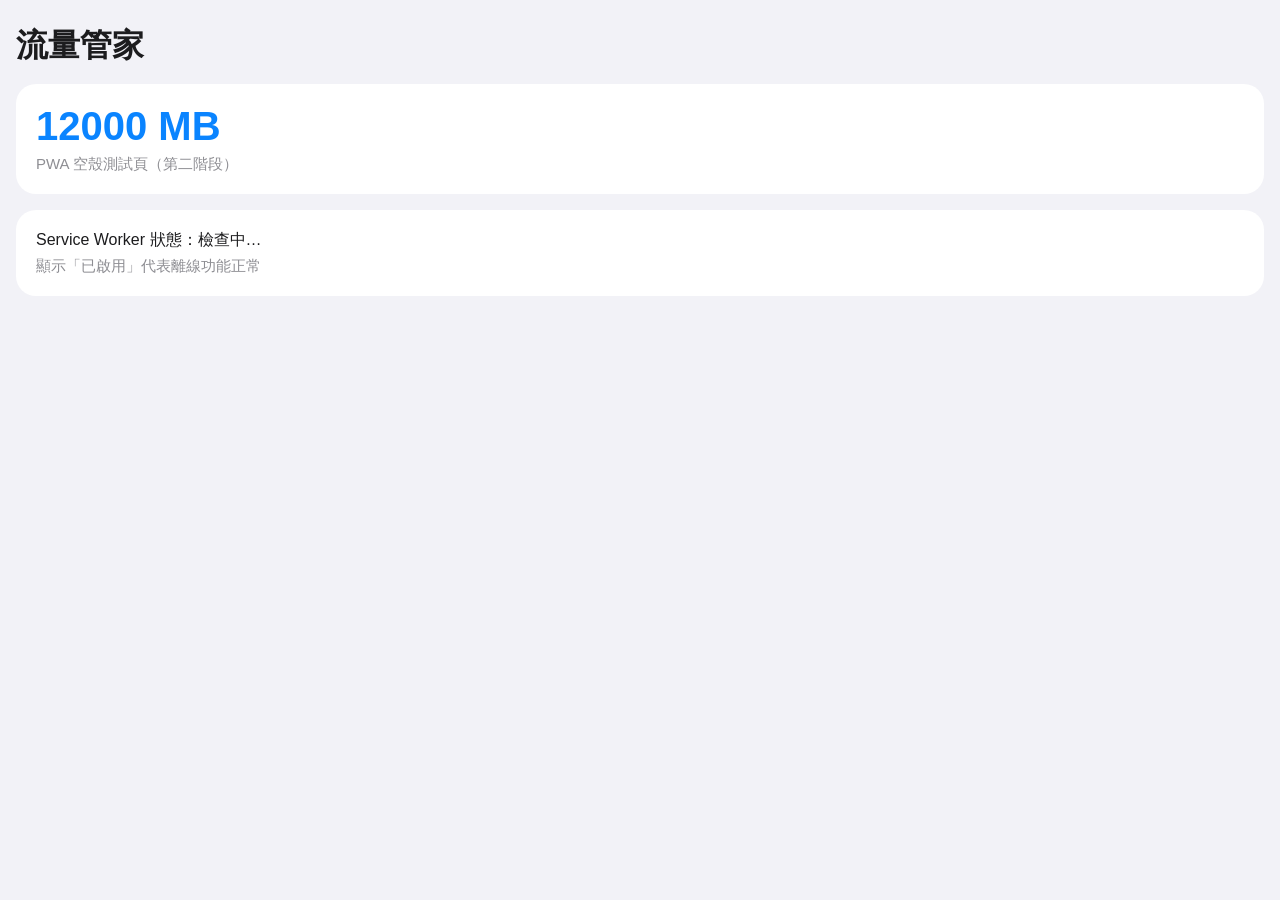
==== index.html @ a0e5aa22 "Phase 2: PWA skeleton" ====
<!DOCTYPE html>
<html lang="zh-Hant">
<head>
  <meta charset="UTF-8">
  <meta name="viewport" content="width=device-width, initial-scale=1, viewport-fit=cover">
  <title>流量管家</title>

  <link rel="manifest" href="manifest.json">
  <meta name="theme-color" content="#0a84ff">

  <!-- iPhone 專用設定 -->
  <meta name="apple-mobile-web-app-capable" content="yes">
  <meta name="apple-mobile-web-app-status-bar-style" content="default">
  <meta name="apple-mobile-web-app-title" content="流量管家">
  <link rel="apple-touch-icon" href="icons/apple-touch-icon.png">

  <style>
    :root {
      --bg: #f2f2f7;
      --card: #ffffff;
      --text: #1c1c1e;
      --sub: #8e8e93;
      --blue: #0a84ff;
    }
    @media (prefers-color-scheme: dark) {
      :root {
        --bg: #000000;
        --card: #1c1c1e;
        --text: #ffffff;
        --sub: #8e8e93;
      }
    }
    * { box-sizing: border-box; }
    body {
      margin: 0;
      padding: env(safe-area-inset-top) 16px env(safe-area-inset-bottom);
      background: var(--bg);
      color: var(--text);
      font-family: -apple-system, BlinkMacSystemFont, "PingFang TC", sans-serif;
    }
    h1 { font-size: 32px; margin: 24px 0 16px; }
    .card {
      background: var(--card);
      border-radius: 20px;
      padding: 20px;
      margin-bottom: 16px;
    }
    .big { font-size: 40px; font-weight: 700; color: var(--blue); }
    .sub { color: var(--sub); font-size: 15px; margin-top: 6px; }
    .ok { color: #30d158; font-weight: 600; }
  </style>
</head>
<body>
  <h1>流量管家</h1>

  <div class="card">
    <div class="big">12000 MB</div>
    <div class="sub">PWA 空殼測試頁（第二階段）</div>
  </div>

  <div class="card">
    <div>Service Worker 狀態：<span id="sw-status">檢查中…</span></div>
    <div class="sub">顯示「已啟用」代表離線功能正常</div>
  </div>

  <script>
    const el = document.getElementById('sw-status');
    if ('serviceWorker' in navigator) {
      navigator.serviceWorker.register('sw.js')
        .then(() => navigator.serviceWorker.ready)
        .then(() => { el.textContent = '已啟用'; el.className = 'ok'; })
        .catch(err => { el.textContent = '失敗：' + err.message; });
    } else {
      el.textContent = '此瀏覽器不支援';
    }
  </script>
</body>
</html>
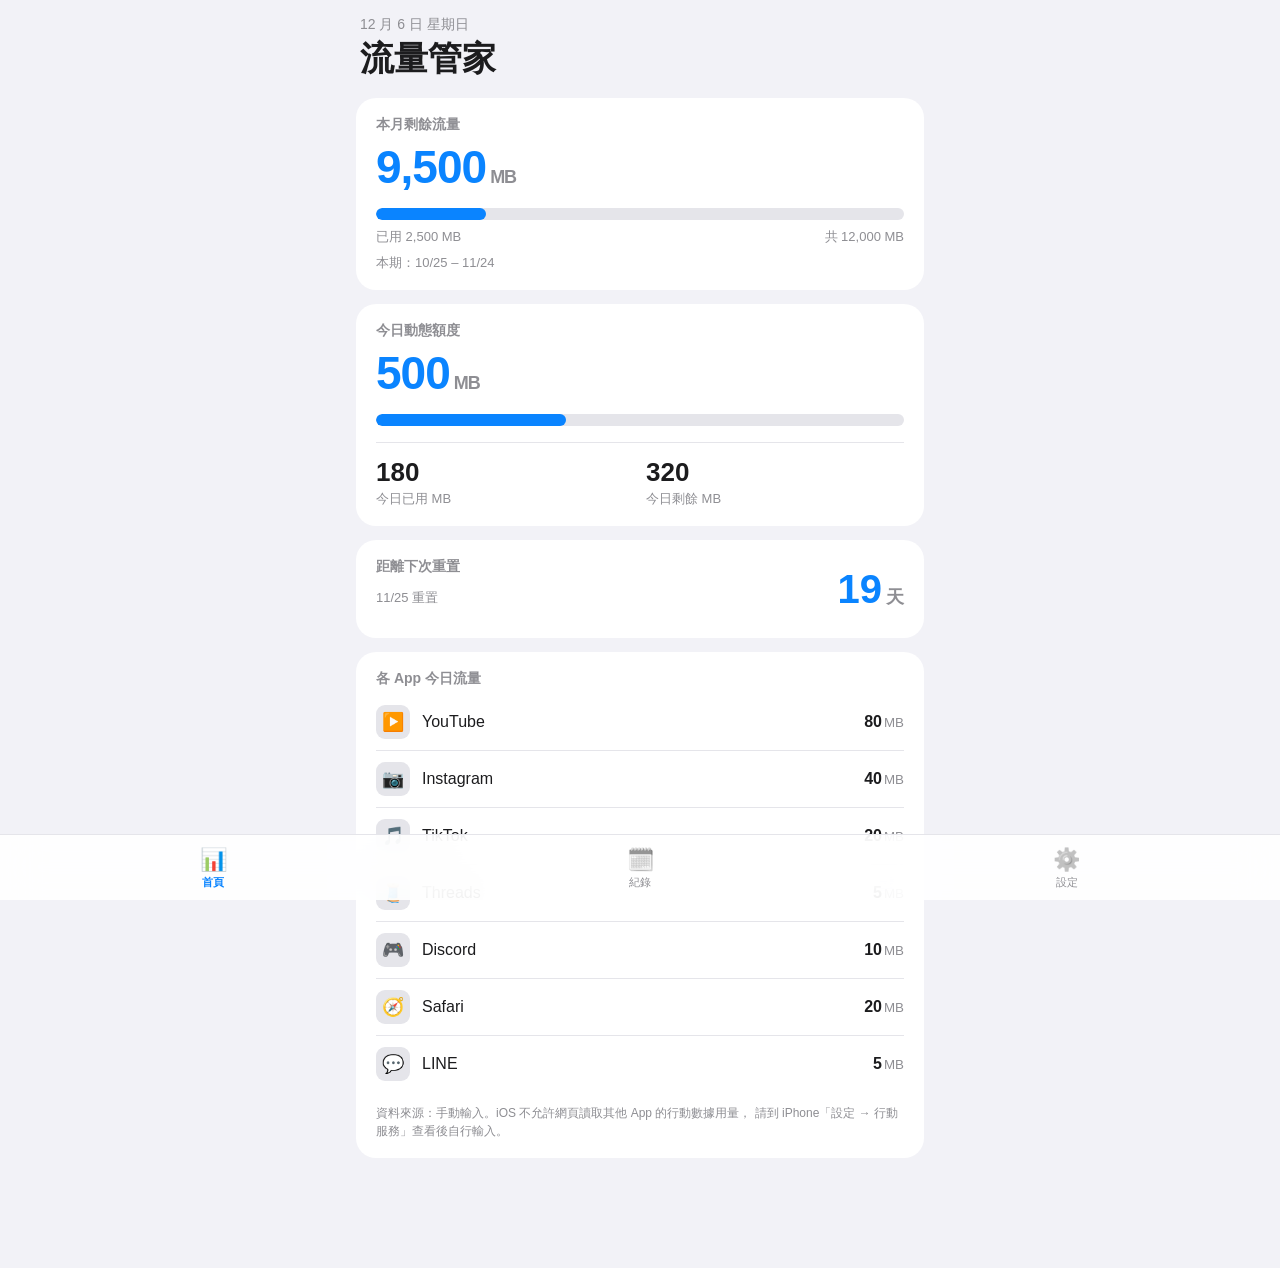
==== commit b04f26b5: "Phase 3: home UI" ====
--- a/index.html
+++ b/index.html
@@ -8,71 +8,94 @@
   <link rel="manifest" href="manifest.json">
   <meta name="theme-color" content="#0a84ff">
 
-  <!-- iPhone 專用設定 -->
   <meta name="apple-mobile-web-app-capable" content="yes">
   <meta name="apple-mobile-web-app-status-bar-style" content="default">
   <meta name="apple-mobile-web-app-title" content="流量管家">
   <link rel="apple-touch-icon" href="icons/apple-touch-icon.png">
 
-  <style>
-    :root {
-      --bg: #f2f2f7;
-      --card: #ffffff;
-      --text: #1c1c1e;
-      --sub: #8e8e93;
-      --blue: #0a84ff;
-    }
-    @media (prefers-color-scheme: dark) {
-      :root {
-        --bg: #000000;
-        --card: #1c1c1e;
-        --text: #ffffff;
-        --sub: #8e8e93;
-      }
-    }
-    * { box-sizing: border-box; }
-    body {
-      margin: 0;
-      padding: env(safe-area-inset-top) 16px env(safe-area-inset-bottom);
-      background: var(--bg);
-      color: var(--text);
-      font-family: -apple-system, BlinkMacSystemFont, "PingFang TC", sans-serif;
-    }
-    h1 { font-size: 32px; margin: 24px 0 16px; }
-    .card {
-      background: var(--card);
-      border-radius: 20px;
-      padding: 20px;
-      margin-bottom: 16px;
-    }
-    .big { font-size: 40px; font-weight: 700; color: var(--blue); }
-    .sub { color: var(--sub); font-size: 15px; margin-top: 6px; }
-    .ok { color: #30d158; font-weight: 600; }
-  </style>
+  <link rel="stylesheet" href="style.css">
 </head>
 <body>
-  <h1>流量管家</h1>
+  <main id="app">
 
-  <div class="card">
-    <div class="big">12000 MB</div>
-    <div class="sub">PWA 空殼測試頁（第二階段）</div>
-  </div>
+    <!-- ========== 首頁 ========== -->
+    <section id="page-home" class="page active">
+      <header class="top">
+        <p class="date" id="today-text"></p>
+        <h1>流量管家</h1>
+      </header>
 
-  <div class="card">
-    <div>Service Worker 狀態：<span id="sw-status">檢查中…</span></div>
-    <div class="sub">顯示「已啟用」代表離線功能正常</div>
-  </div>
+      <div id="warning-list"></div>
 
-  <script>
-    const el = document.getElementById('sw-status');
-    if ('serviceWorker' in navigator) {
-      navigator.serviceWorker.register('sw.js')
-        .then(() => navigator.serviceWorker.ready)
-        .then(() => { el.textContent = '已啟用'; el.className = 'ok'; })
-        .catch(err => { el.textContent = '失敗：' + err.message; });
-    } else {
-      el.textContent = '此瀏覽器不支援';
-    }
-  </script>
+      <!-- 本月剩餘 -->
+      <div class="card">
+        <p class="label">本月剩餘流量</p>
+        <p class="hero-num"><span id="remaining-mb">0</span><span class="unit">MB</span></p>
+        <div class="bar"><div class="bar-fill" id="month-bar"></div></div>
+        <div class="row-between small">
+          <span id="month-used-text"></span>
+          <span id="month-total-text"></span>
+        </div>
+        <p class="small muted" id="cycle-text"></p>
+      </div>
+
+      <!-- 今日額度 -->
+      <div class="card">
+        <p class="label">今日動態額度</p>
+        <p class="hero-num"><span id="quota-mb">0</span><span class="unit">MB</span></p>
+        <div class="bar"><div class="bar-fill" id="today-bar"></div></div>
+        <div class="stats">
+          <div>
+            <p class="stat-num" id="used-today">0</p>
+            <p class="stat-label">今日已用 MB</p>
+          </div>
+          <div>
+            <p class="stat-num" id="left-today">0</p>
+            <p class="stat-label">今日剩餘 MB</p>
+          </div>
+        </div>
+      </div>
+
+      <!-- 重置倒數 -->
+      <div class="card row-between">
+        <div>
+          <p class="label">距離下次重置</p>
+          <p class="muted small" id="reset-date-text"></p>
+        </div>
+        <p class="days"><span id="days-left">0</span><span class="unit">天</span></p>
+      </div>
+
+      <!-- 各 App -->
+      <div class="card">
+        <p class="label">各 App 今日流量</p>
+        <ul class="app-list" id="app-list"></ul>
+        <p class="note">
+          資料來源：手動輸入。iOS 不允許網頁讀取其他 App 的行動數據用量，
+          請到 iPhone「設定 → 行動服務」查看後自行輸入。
+        </p>
+      </div>
+    </section>
+
+    <!-- ========== 紀錄（預留） ========== -->
+    <section id="page-history" class="page">
+      <header class="top"><h1>紀錄</h1></header>
+      <div class="card"><p class="muted">每日流量紀錄將在第五階段完成。</p></div>
+    </section>
+
+    <!-- ========== 設定（預留） ========== -->
+    <section id="page-settings" class="page">
+      <header class="top"><h1>設定</h1></header>
+      <div class="card"><p class="muted">每月流量與重置日期設定將在後續階段完成。</p></div>
+    </section>
+
+  </main>
+
+  <nav class="tabbar">
+    <button class="tab active" data-page="page-home"><span class="ico">📊</span>首頁</button>
+    <button class="tab" data-page="page-history"><span class="ico">🗓️</span>紀錄</button>
+    <button class="tab" data-page="page-settings"><span class="ico">⚙️</span>設定</button>
+  </nav>
+
+  <script src="app.js"></script>
 </body>
 </html>
--- a/style.css
+++ b/style.css
@@ -0,0 +1,161 @@
+:root {
+  --bg: #f2f2f7;
+  --card: #ffffff;
+  --text: #1c1c1e;
+  --sub: #8e8e93;
+  --track: #e5e5ea;
+  --blue: #0a84ff;
+  --red: #ff453a;
+  --orange: #ff9f0a;
+  --line: #e5e5ea;
+}
+@media (prefers-color-scheme: dark) {
+  :root {
+    --bg: #000000;
+    --card: #1c1c1e;
+    --text: #ffffff;
+    --track: #3a3a3c;
+    --line: #2c2c2e;
+  }
+}
+
+* { box-sizing: border-box; -webkit-tap-highlight-color: transparent; }
+
+body {
+  margin: 0;
+  background: var(--bg);
+  color: var(--text);
+  font-family: -apple-system, BlinkMacSystemFont, "PingFang TC", "Helvetica Neue", sans-serif;
+}
+
+#app {
+  max-width: 600px;
+  margin: 0 auto;
+  padding: calc(env(safe-area-inset-top) + 8px) 16px calc(env(safe-area-inset-bottom) + 96px);
+}
+
+.page { display: none; }
+.page.active { display: block; }
+
+.top { padding: 8px 4px 16px; }
+.top h1 { margin: 2px 0 0; font-size: 34px; font-weight: 700; }
+.date { margin: 0; color: var(--sub); font-size: 14px; }
+
+.card {
+  background: var(--card);
+  border-radius: 20px;
+  padding: 18px 20px;
+  margin-bottom: 14px;
+}
+
+.label { margin: 0 0 6px; font-size: 14px; font-weight: 600; color: var(--sub); }
+.muted { color: var(--sub); }
+.small { font-size: 13px; }
+.unit { font-size: 18px; font-weight: 600; margin-left: 4px; color: var(--sub); }
+
+.hero-num {
+  margin: 0 0 14px;
+  font-size: 46px;
+  font-weight: 700;
+  color: var(--blue);
+  letter-spacing: -1px;
+}
+.hero-num.over { color: var(--red); }
+
+.bar {
+  height: 12px;
+  background: var(--track);
+  border-radius: 6px;
+  overflow: hidden;
+}
+.bar-fill {
+  height: 100%;
+  width: 0;
+  background: var(--blue);
+  border-radius: 6px;
+  transition: width 0.5s ease;
+}
+.bar-fill.warn { background: var(--orange); }
+.bar-fill.over { background: var(--red); }
+
+.row-between { display: flex; justify-content: space-between; align-items: center; }
+.row-between.small { margin-top: 8px; color: var(--sub); }
+#cycle-text { margin: 8px 0 0; }
+
+.stats {
+  display: grid;
+  grid-template-columns: 1fr 1fr;
+  gap: 12px;
+  margin-top: 16px;
+  padding-top: 14px;
+  border-top: 1px solid var(--line);
+}
+.stat-num { margin: 0; font-size: 26px; font-weight: 700; }
+.stat-num.over { color: var(--red); }
+.stat-label { margin: 2px 0 0; font-size: 13px; color: var(--sub); }
+
+.days { margin: 0; font-size: 40px; font-weight: 700; color: var(--blue); }
+
+.app-list { list-style: none; margin: 4px 0 0; padding: 0; }
+.app-list li {
+  display: flex;
+  align-items: center;
+  padding: 11px 0;
+  border-bottom: 1px solid var(--line);
+}
+.app-list li:last-child { border-bottom: none; }
+.app-ico {
+  width: 34px; height: 34px;
+  border-radius: 9px;
+  display: flex; align-items: center; justify-content: center;
+  font-size: 18px;
+  margin-right: 12px;
+  background: var(--track);
+}
+.app-name { flex: 1; font-size: 16px; }
+.app-mb { font-weight: 600; font-variant-numeric: tabular-nums; }
+.app-mb small { color: var(--sub); font-weight: 400; margin-left: 2px; }
+
+.note { margin: 12px 0 0; font-size: 12px; line-height: 1.5; color: var(--sub); }
+
+/* 警告橫幅 */
+.banner {
+  border-radius: 16px;
+  padding: 14px 16px;
+  margin-bottom: 14px;
+  font-size: 14px;
+  line-height: 1.5;
+  font-weight: 600;
+  color: #fff;
+}
+.banner.red { background: var(--red); }
+.banner.orange { background: var(--orange); }
+
+/* 底部分頁列 */
+.tabbar {
+  position: fixed;
+  left: 0; right: 0; bottom: 0;
+  display: flex;
+  justify-content: space-around;
+  padding: 8px 0 calc(env(safe-area-inset-bottom) + 6px);
+  background: color-mix(in srgb, var(--card) 88%, transparent);
+  -webkit-backdrop-filter: blur(20px);
+  backdrop-filter: blur(20px);
+  border-top: 1px solid var(--line);
+}
+.tab {
+  flex: 1;
+  background: none;
+  border: none;
+  color: var(--sub);
+  font-size: 11px;
+  font-family: inherit;
+  display: flex;
+  flex-direction: column;
+  align-items: center;
+  gap: 2px;
+  padding: 4px 0;
+}
+.tab .ico { font-size: 22px; filter: grayscale(1); opacity: 0.7; }
+.tab.active { color: var(--blue); font-weight: 600; }
+.tab.active .ico { filter: none; opacity: 1; }
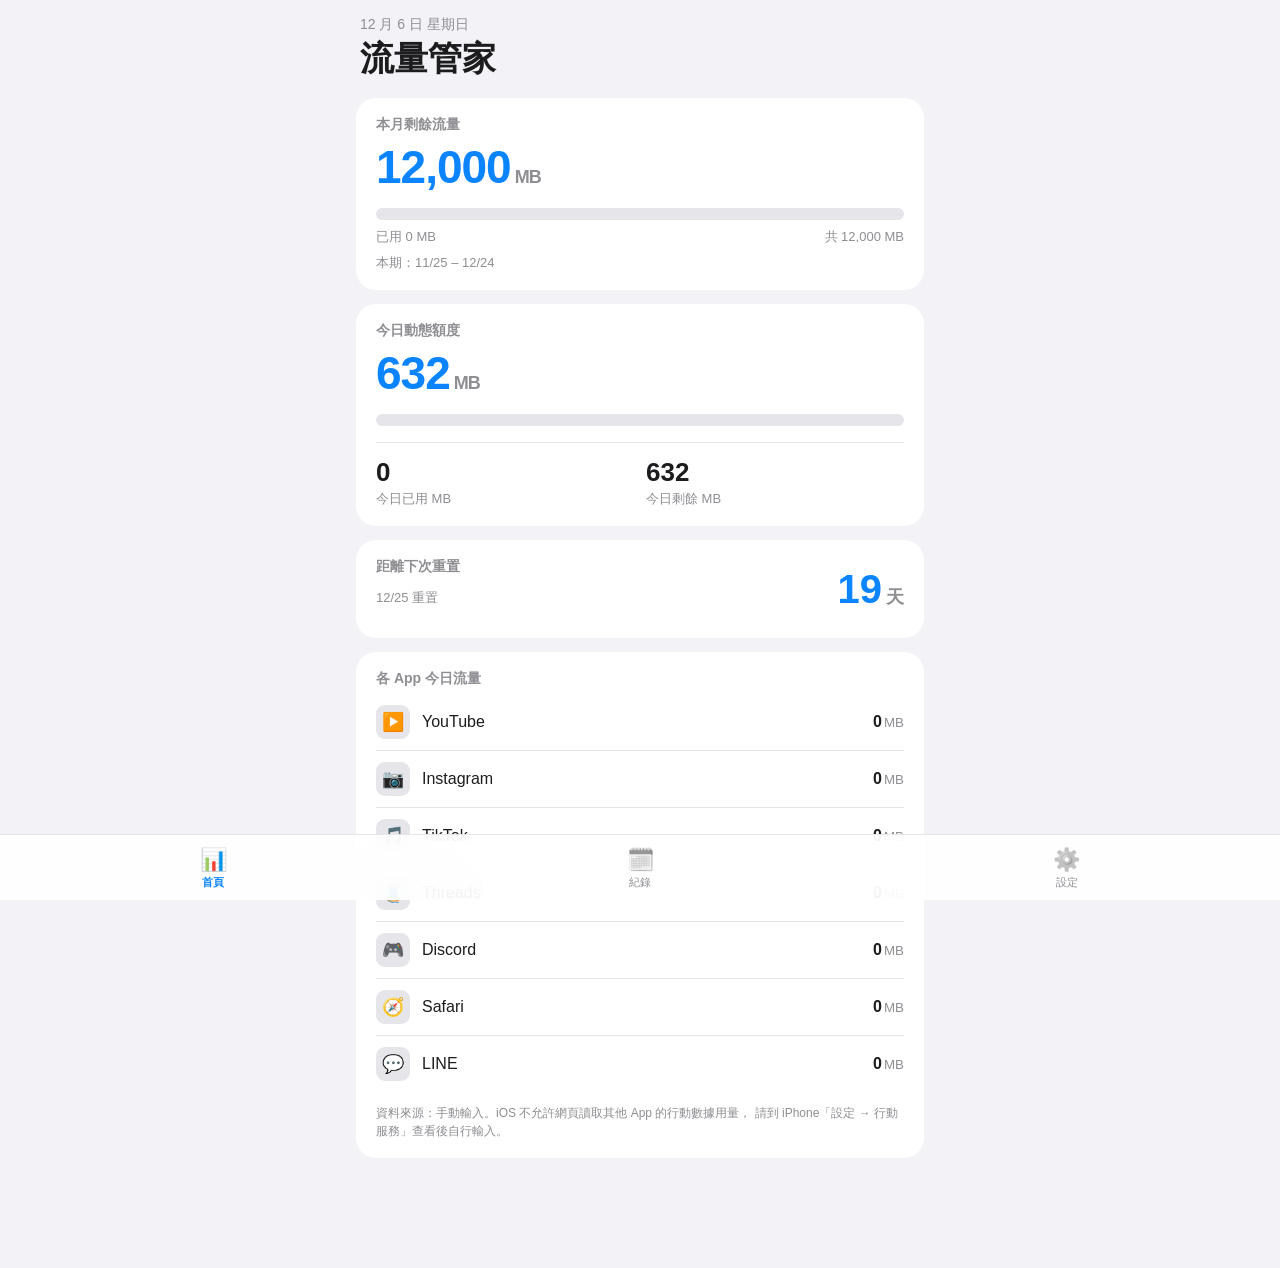
==== commit cf2be018: "Phase 4: dynamic quota calculation" ====
--- a/index.html
+++ b/index.html
@@ -82,10 +82,38 @@
       <div class="card"><p class="muted">每日流量紀錄將在第五階段完成。</p></div>
     </section>
 
-    <!-- ========== 設定（預留） ========== -->
+       <!-- ========== 設定 ========== -->
     <section id="page-settings" class="page">
       <header class="top"><h1>設定</h1></header>
-      <div class="card"><p class="muted">每月流量與重置日期設定將在後續階段完成。</p></div>
+
+      <div class="card">
+        <p class="label">流量方案</p>
+        <label class="field">每月流量（MB，1 GB = 1000 MB）
+          <input id="in-monthly" type="number" inputmode="decimal" min="1">
+        </label>
+        <label class="field">每月重置日（1～31）
+          <input id="in-reset" type="number" inputmode="numeric" min="1" max="31">
+        </label>
+      </div>
+
+      <div class="card">
+        <p class="label">目前用量（手動輸入）</p>
+        <label class="field">目前剩餘流量（MB）
+          <input id="in-remaining" type="number" inputmode="decimal" min="0">
+        </label>
+        <label class="field">今日已用流量（MB，已包含在上面的剩餘中）
+          <input id="in-used" type="number" inputmode="decimal" min="0">
+        </label>
+        <p class="note">資料來源：手動輸入。請參考電信業者 App，或 iPhone「設定 → 行動服務」。</p>
+      </div>
+
+      <div class="card">
+        <p class="label">計算預覽</p>
+        <p class="small" id="set-preview"></p>
+      </div>
+
+      <button id="save-btn" class="btn">儲存</button>
+      <p id="save-msg" class="small center"></p>
     </section>
 
   </main>
@@ -96,6 +124,7 @@
     <button class="tab" data-page="page-settings"><span class="ico">⚙️</span>設定</button>
   </nav>
 
+  <script src="calc.js"></script>
   <script src="app.js"></script>
 </body>
 </html>
--- a/style.css
+++ b/style.css
@@ -158,4 +158,37 @@
 }
 .tab .ico { font-size: 22px; filter: grayscale(1); opacity: 0.7; }
 .tab.active { color: var(--blue); font-weight: 600; }
-.tab.active .ico { filter: none; opacity: 1; }+.tab.active .ico { filter: none; opacity: 1; }
+/* 設定頁表單 */
+.field {
+  display: block;
+  font-size: 14px;
+  color: var(--sub);
+  margin-bottom: 14px;
+}
+.field input {
+  display: block;
+  width: 100%;
+  margin-top: 6px;
+  padding: 12px 14px;
+  font-size: 17px; /* 16px 以上，iPhone 才不會自動放大畫面 */
+  font-family: inherit;
+  color: var(--text);
+  background: var(--bg);
+  border: 1px solid var(--line);
+  border-radius: 12px;
+}
+.field input:focus { outline: 2px solid var(--blue); }
+.btn {
+  width: 100%;
+  padding: 15px;
+  font-size: 17px;
+  font-weight: 600;
+  font-family: inherit;
+  color: #fff;
+  background: var(--blue);
+  border: none;
+  border-radius: 14px;
+}
+.btn:active { opacity: 0.8; }
+.center { text-align: center; min-height: 20px; }
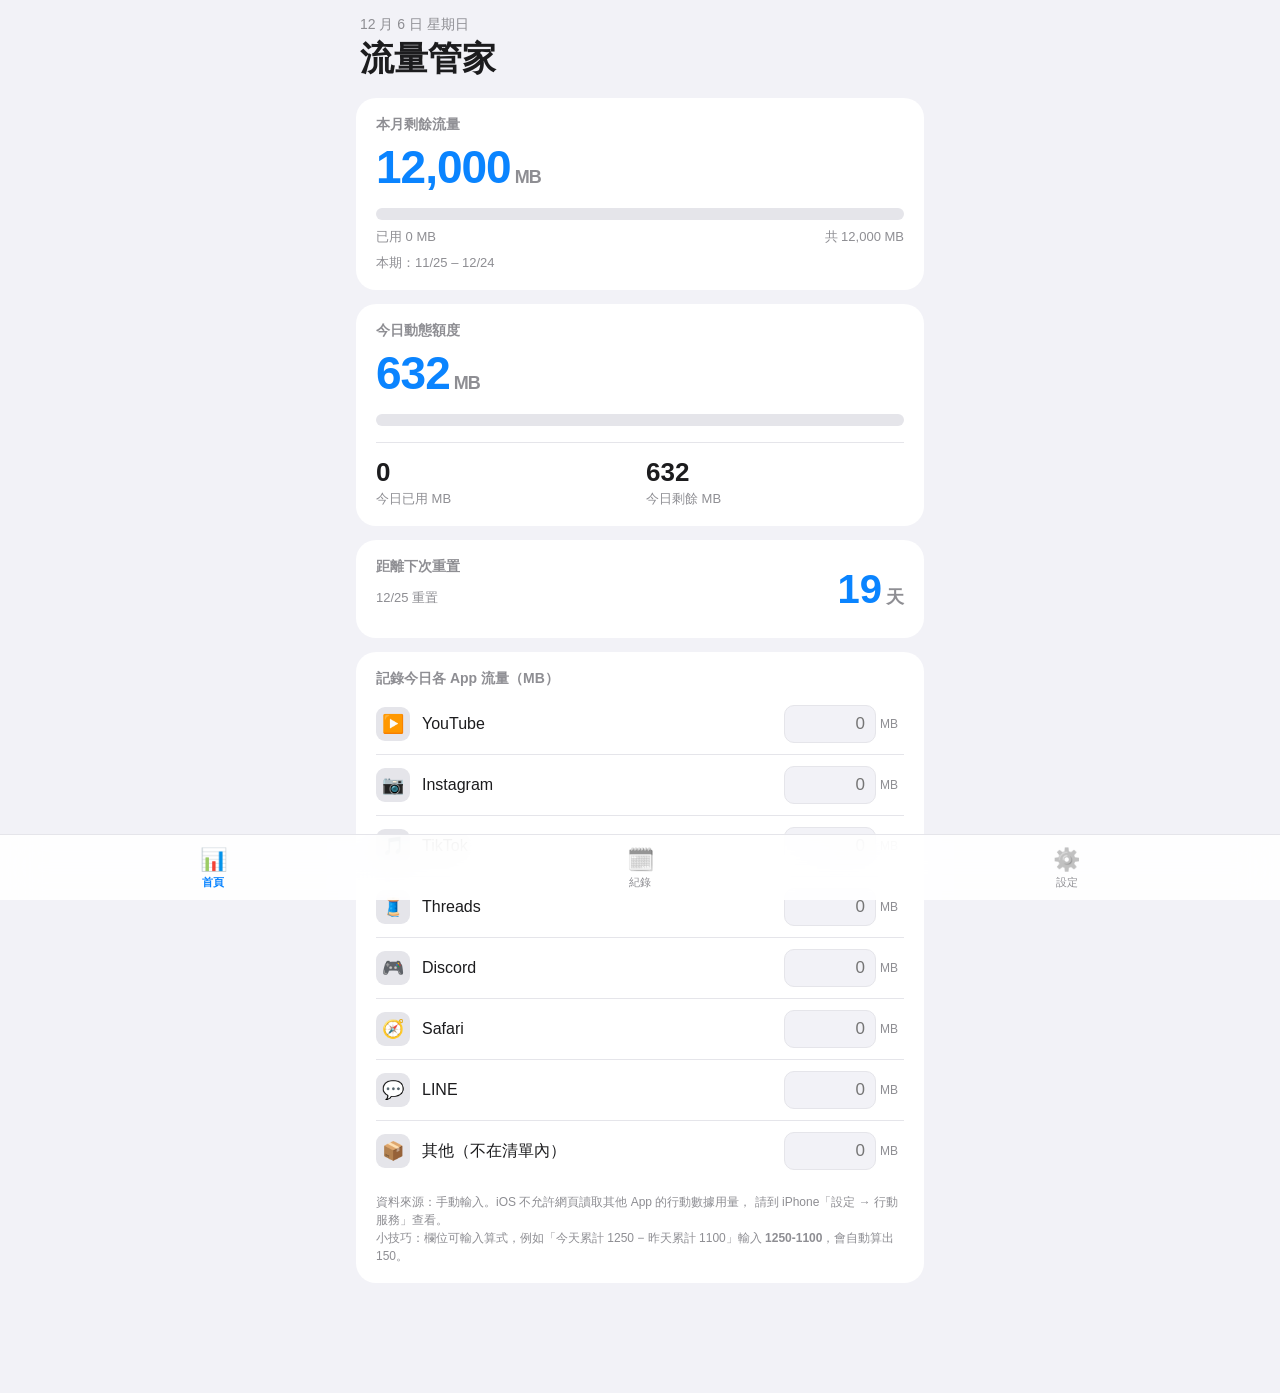
==== commit cdba830e: "Phase 5: daily records and storage" ====
--- a/index.html
+++ b/index.html
@@ -65,24 +65,50 @@
         <p class="days"><span id="days-left">0</span><span class="unit">天</span></p>
       </div>
 
-      <!-- 各 App -->
+      <!-- 各 App 今日輸入 -->
       <div class="card">
-        <p class="label">各 App 今日流量</p>
+        <p class="label">記錄今日各 App 流量（MB）</p>
         <ul class="app-list" id="app-list"></ul>
         <p class="note">
           資料來源：手動輸入。iOS 不允許網頁讀取其他 App 的行動數據用量，
-          請到 iPhone「設定 → 行動服務」查看後自行輸入。
+          請到 iPhone「設定 → 行動服務」查看。<br>
+          小技巧：欄位可輸入算式，例如「今天累計 1250 − 昨天累計 1100」輸入 <b>1250-1100</b>，會自動算出 150。
         </p>
       </div>
     </section>
 
-    <!-- ========== 紀錄（預留） ========== -->
+    <!-- ========== 紀錄 ========== -->
     <section id="page-history" class="page">
       <header class="top"><h1>紀錄</h1></header>
-      <div class="card"><p class="muted">每日流量紀錄將在第五階段完成。</p></div>
+
+      <div class="card">
+        <p class="label">本期摘要</p>
+        <div class="stats nobr">
+          <div>
+            <p class="stat-num" id="h-used">0</p>
+            <p class="stat-label">本期已用 MB</p>
+          </div>
+          <div>
+            <p class="stat-num" id="h-avg">0</p>
+            <p class="stat-label">平均每天 MB</p>
+          </div>
+        </div>
+        <p class="note" id="h-opening"></p>
+      </div>
+
+      <div class="card">
+        <p class="label">本期各 App 合計</p>
+        <ul class="app-list" id="h-apps"></ul>
+      </div>
+
+      <div class="card">
+        <p class="label">每日紀錄</p>
+        <ul class="hist-list" id="h-days"></ul>
+        <p class="note">只顯示有記錄流量的日子。紅色代表當天超過當時的動態額度。</p>
+      </div>
     </section>
 
-       <!-- ========== 設定 ========== -->
+    <!-- ========== 設定 ========== -->
     <section id="page-settings" class="page">
       <header class="top"><h1>設定</h1></header>
 
@@ -97,14 +123,14 @@
       </div>
 
       <div class="card">
-        <p class="label">目前用量（手動輸入）</p>
-        <label class="field">目前剩餘流量（MB）
+        <p class="label">校正剩餘流量</p>
+        <label class="field">目前剩餘流量（MB，以電信業者顯示為準）
           <input id="in-remaining" type="number" inputmode="decimal" min="0">
         </label>
-        <label class="field">今日已用流量（MB，已包含在上面的剩餘中）
-          <input id="in-used" type="number" inputmode="decimal" min="0">
-        </label>
-        <p class="note">資料來源：手動輸入。請參考電信業者 App，或 iPhone「設定 → 行動服務」。</p>
+        <p class="note">
+          App 只能計算你記錄的流量，系統與其他來源的用量需要靠這裡校正。
+          建議每隔幾天對照電信 App 校正一次；校正不會更動每日紀錄。
+        </p>
       </div>
 
       <div class="card">
@@ -114,6 +140,17 @@
 
       <button id="save-btn" class="btn">儲存</button>
       <p id="save-msg" class="small center"></p>
+
+      <div class="card">
+        <p class="label">備份與還原</p>
+        <p class="note" style="margin-top:0">資料只存在這支手機上。換手機或清除網站資料前，請先備份。</p>
+        <textarea id="backup-text" rows="4" placeholder="備份文字會顯示在這裡；還原時把備份文字貼到這裡"></textarea>
+        <div class="btn-row">
+          <button id="export-btn" class="btn secondary">產生備份</button>
+          <button id="import-btn" class="btn secondary">還原備份</button>
+        </div>
+        <p id="backup-msg" class="small center"></p>
+      </div>
     </section>
 
   </main>
@@ -125,6 +162,7 @@
   </nav>
 
   <script src="calc.js"></script>
+  <script src="storage.js"></script>
   <script src="app.js"></script>
 </body>
 </html>
--- a/style.css
+++ b/style.css
@@ -191,4 +191,50 @@
   border-radius: 14px;
 }
 .btn:active { opacity: 0.8; }
-.center { text-align: center; min-height: 20px; }+.center { text-align: center; min-height: 20px; }
+/* ===== 第五階段 ===== */
+.app-input {
+  width: 92px;
+  text-align: right;
+  padding: 8px 10px;
+  font-size: 17px;
+  font-family: inherit;
+  color: var(--text);
+  background: var(--bg);
+  border: 1px solid var(--line);
+  border-radius: 10px;
+}
+.app-input:focus { outline: 2px solid var(--blue); }
+.app-input.bad { border-color: var(--red); outline: 2px solid var(--red); }
+.mb { color: var(--sub); margin-left: 4px; width: 24px; font-size: 12px; }
+
+.stats.nobr { margin-top: 4px; border-top: none; padding-top: 0; }
+
+.hist-list { list-style: none; margin: 4px 0 0; padding: 0; }
+.hist-row {
+  display: flex;
+  justify-content: space-between;
+  align-items: center;
+  padding: 11px 0;
+  border-bottom: 1px solid var(--line);
+}
+.hist-row:last-child { border-bottom: none; }
+.hist-date { font-size: 16px; font-weight: 600; }
+.hist-sub { font-size: 12px; color: var(--sub); margin-top: 2px; font-weight: 400; }
+.hist-num { text-align: right; font-weight: 600; font-variant-numeric: tabular-nums; }
+.hist-num.over { color: var(--red); }
+
+textarea {
+  display: block;
+  width: 100%;
+  padding: 12px 14px;
+  font-size: 15px;
+  font-family: inherit;
+  color: var(--text);
+  background: var(--bg);
+  border: 1px solid var(--line);
+  border-radius: 12px;
+}
+.btn-row { display: flex; gap: 10px; margin-top: 10px; }
+.btn-row .btn { flex: 1; }
+.btn.secondary { background: var(--track); color: var(--blue); }
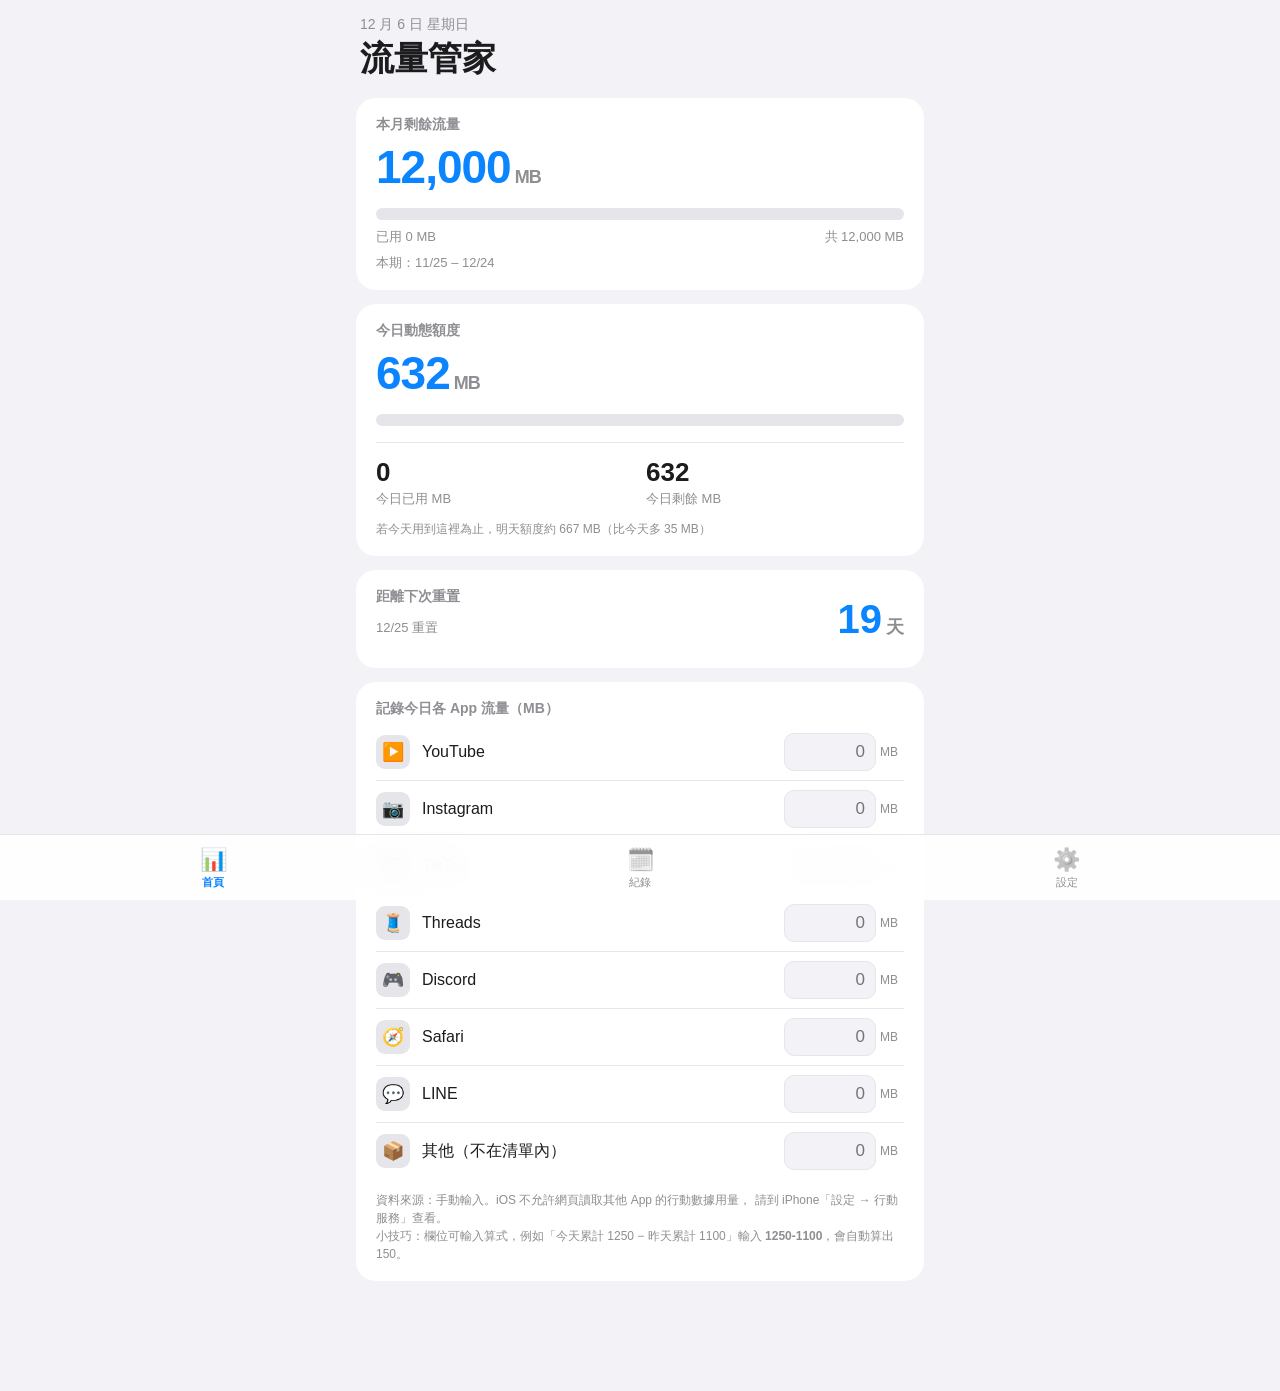
==== commit 170cfea0: "Phase 6: tiered warnings and projection" ====
--- a/index.html
+++ b/index.html
@@ -54,6 +54,7 @@
             <p class="stat-label">今日剩餘 MB</p>
           </div>
         </div>
+        <p class="note" id="tomorrow-text"></p>
       </div>
 
       <!-- 重置倒數 -->
--- a/style.css
+++ b/style.css
@@ -90,6 +90,7 @@
   padding-top: 14px;
   border-top: 1px solid var(--line);
 }
+.stats.nobr { margin-top: 4px; border-top: none; padding-top: 0; }
 .stat-num { margin: 0; font-size: 26px; font-weight: 700; }
 .stat-num.over { color: var(--red); }
 .stat-label { margin: 2px 0 0; font-size: 13px; color: var(--sub); }
@@ -100,7 +101,7 @@
 .app-list li {
   display: flex;
   align-items: center;
-  padding: 11px 0;
+  padding: 9px 0;
   border-bottom: 1px solid var(--line);
 }
 .app-list li:last-child { border-bottom: none; }
@@ -111,10 +112,26 @@
   font-size: 18px;
   margin-right: 12px;
   background: var(--track);
+  flex-shrink: 0;
 }
 .app-name { flex: 1; font-size: 16px; }
 .app-mb { font-weight: 600; font-variant-numeric: tabular-nums; }
 .app-mb small { color: var(--sub); font-weight: 400; margin-left: 2px; }
+
+.app-input {
+  width: 92px;
+  text-align: right;
+  padding: 8px 10px;
+  font-size: 17px;
+  font-family: inherit;
+  color: var(--text);
+  background: var(--bg);
+  border: 1px solid var(--line);
+  border-radius: 10px;
+}
+.app-input:focus { outline: 2px solid var(--blue); }
+.app-input.bad { border-color: var(--red); outline: 2px solid var(--red); }
+.mb { color: var(--sub); margin-left: 4px; width: 24px; font-size: 12px; }
 
 .note { margin: 12px 0 0; font-size: 12px; line-height: 1.5; color: var(--sub); }
 
@@ -123,13 +140,77 @@
   border-radius: 16px;
   padding: 14px 16px;
   margin-bottom: 14px;
-  font-size: 14px;
-  line-height: 1.5;
-  font-weight: 600;
   color: #fff;
 }
 .banner.red { background: var(--red); }
 .banner.orange { background: var(--orange); }
+.banner b { display: block; font-size: 15px; margin-bottom: 2px; }
+.banner span { display: block; font-size: 13px; font-weight: 400; line-height: 1.5; opacity: 0.95; }
+
+/* 紀錄頁 */
+.hist-list { list-style: none; margin: 4px 0 0; padding: 0; }
+.hist-row {
+  display: flex;
+  justify-content: space-between;
+  align-items: center;
+  padding: 11px 0;
+  border-bottom: 1px solid var(--line);
+}
+.hist-row:last-child { border-bottom: none; }
+.hist-date { font-size: 16px; font-weight: 600; }
+.hist-sub { font-size: 12px; color: var(--sub); margin-top: 2px; font-weight: 400; }
+.hist-num { text-align: right; font-weight: 600; font-variant-numeric: tabular-nums; }
+.hist-num.over { color: var(--red); }
+
+/* 設定頁表單 */
+.field {
+  display: block;
+  font-size: 14px;
+  color: var(--sub);
+  margin-bottom: 14px;
+}
+.field input {
+  display: block;
+  width: 100%;
+  margin-top: 6px;
+  padding: 12px 14px;
+  font-size: 17px; /* 16px 以上，iPhone 才不會自動放大畫面 */
+  font-family: inherit;
+  color: var(--text);
+  background: var(--bg);
+  border: 1px solid var(--line);
+  border-radius: 12px;
+}
+.field input:focus { outline: 2px solid var(--blue); }
+
+textarea {
+  display: block;
+  width: 100%;
+  padding: 12px 14px;
+  font-size: 15px;
+  font-family: inherit;
+  color: var(--text);
+  background: var(--bg);
+  border: 1px solid var(--line);
+  border-radius: 12px;
+}
+
+.btn {
+  width: 100%;
+  padding: 15px;
+  font-size: 17px;
+  font-weight: 600;
+  font-family: inherit;
+  color: #fff;
+  background: var(--blue);
+  border: none;
+  border-radius: 14px;
+}
+.btn:active { opacity: 0.8; }
+.btn.secondary { background: var(--track); color: var(--blue); }
+.btn-row { display: flex; gap: 10px; margin-top: 10px; }
+.btn-row .btn { flex: 1; }
+.center { text-align: center; min-height: 20px; }
 
 /* 底部分頁列 */
 .tabbar {
@@ -158,83 +239,4 @@
 }
 .tab .ico { font-size: 22px; filter: grayscale(1); opacity: 0.7; }
 .tab.active { color: var(--blue); font-weight: 600; }
-.tab.active .ico { filter: none; opacity: 1; }
-/* 設定頁表單 */
-.field {
-  display: block;
-  font-size: 14px;
-  color: var(--sub);
-  margin-bottom: 14px;
-}
-.field input {
-  display: block;
-  width: 100%;
-  margin-top: 6px;
-  padding: 12px 14px;
-  font-size: 17px; /* 16px 以上，iPhone 才不會自動放大畫面 */
-  font-family: inherit;
-  color: var(--text);
-  background: var(--bg);
-  border: 1px solid var(--line);
-  border-radius: 12px;
-}
-.field input:focus { outline: 2px solid var(--blue); }
-.btn {
-  width: 100%;
-  padding: 15px;
-  font-size: 17px;
-  font-weight: 600;
-  font-family: inherit;
-  color: #fff;
-  background: var(--blue);
-  border: none;
-  border-radius: 14px;
-}
-.btn:active { opacity: 0.8; }
-.center { text-align: center; min-height: 20px; }
-/* ===== 第五階段 ===== */
-.app-input {
-  width: 92px;
-  text-align: right;
-  padding: 8px 10px;
-  font-size: 17px;
-  font-family: inherit;
-  color: var(--text);
-  background: var(--bg);
-  border: 1px solid var(--line);
-  border-radius: 10px;
-}
-.app-input:focus { outline: 2px solid var(--blue); }
-.app-input.bad { border-color: var(--red); outline: 2px solid var(--red); }
-.mb { color: var(--sub); margin-left: 4px; width: 24px; font-size: 12px; }
-
-.stats.nobr { margin-top: 4px; border-top: none; padding-top: 0; }
-
-.hist-list { list-style: none; margin: 4px 0 0; padding: 0; }
-.hist-row {
-  display: flex;
-  justify-content: space-between;
-  align-items: center;
-  padding: 11px 0;
-  border-bottom: 1px solid var(--line);
-}
-.hist-row:last-child { border-bottom: none; }
-.hist-date { font-size: 16px; font-weight: 600; }
-.hist-sub { font-size: 12px; color: var(--sub); margin-top: 2px; font-weight: 400; }
-.hist-num { text-align: right; font-weight: 600; font-variant-numeric: tabular-nums; }
-.hist-num.over { color: var(--red); }
-
-textarea {
-  display: block;
-  width: 100%;
-  padding: 12px 14px;
-  font-size: 15px;
-  font-family: inherit;
-  color: var(--text);
-  background: var(--bg);
-  border: 1px solid var(--line);
-  border-radius: 12px;
-}
-.btn-row { display: flex; gap: 10px; margin-top: 10px; }
-.btn-row .btn { flex: 1; }
-.btn.secondary { background: var(--track); color: var(--blue); }+.tab.active .ico { filter: none; opacity: 1; }
